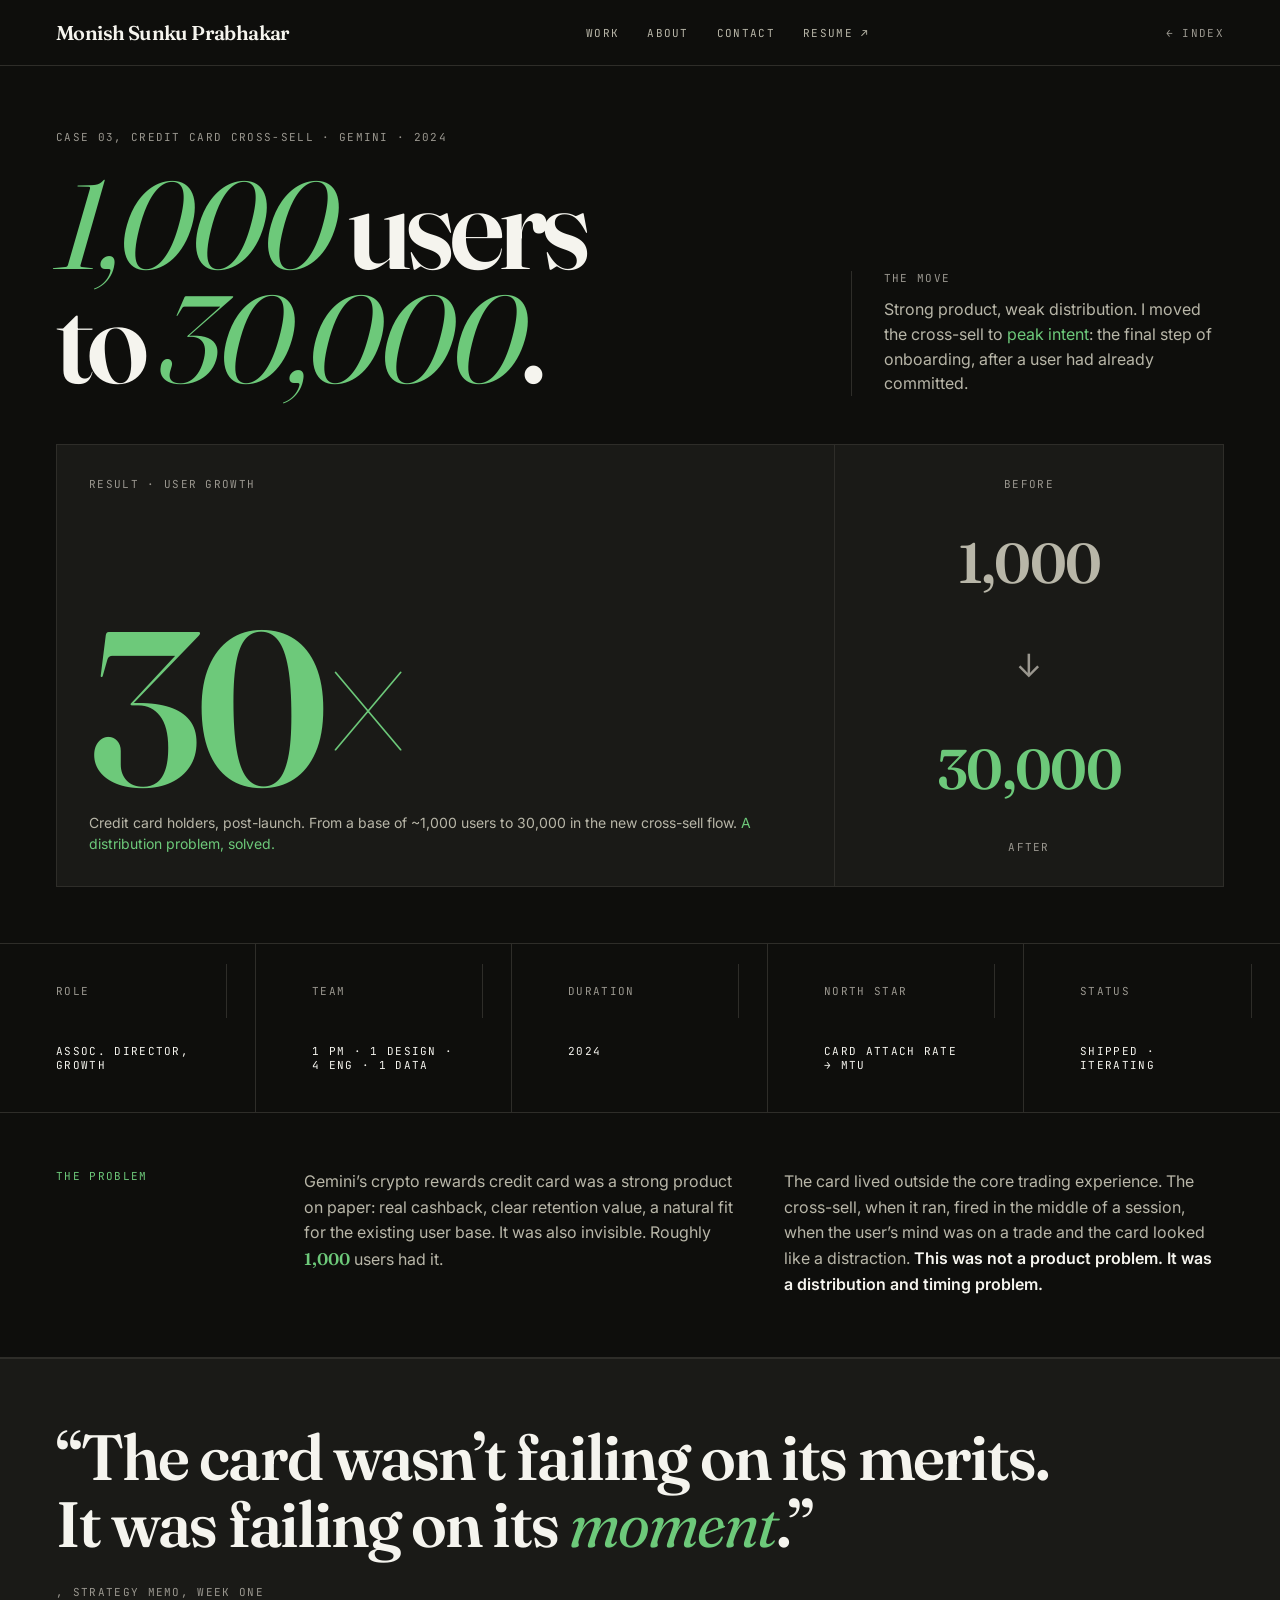
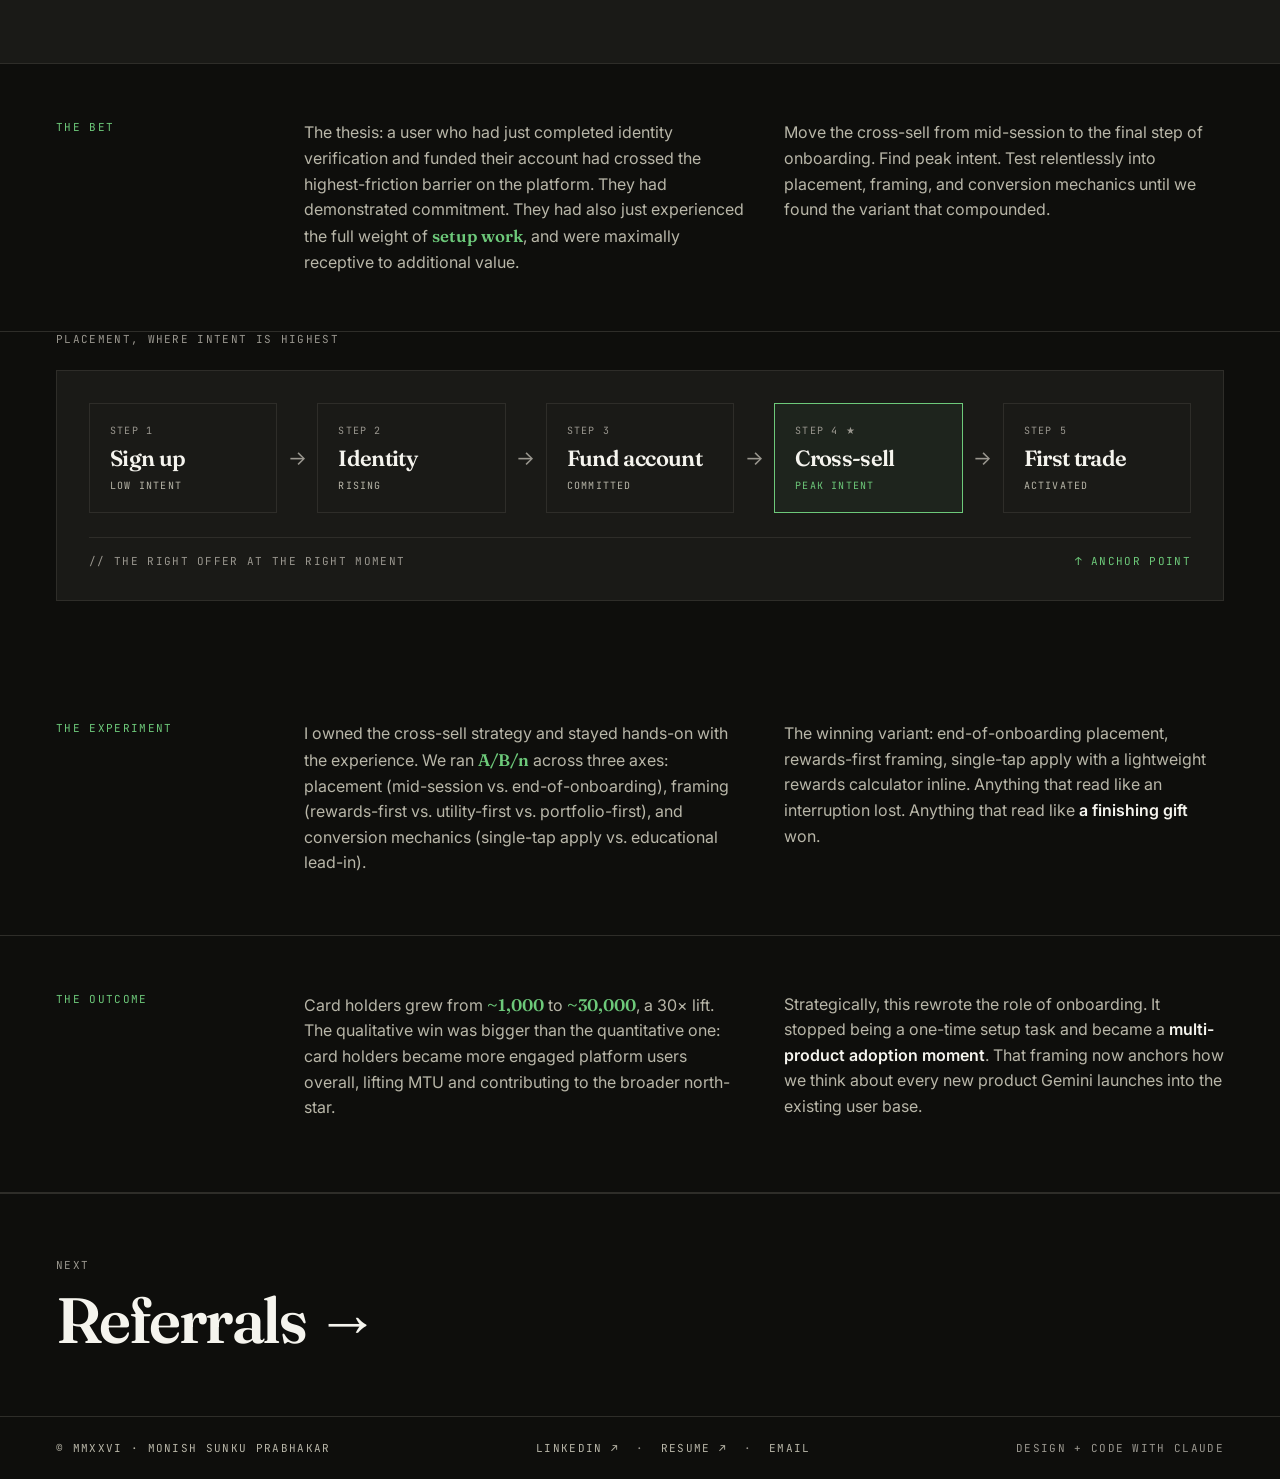
==== public/credit-card.html @ 3fa97ee9 "Initial commit: portfolio site + chat worker + knowledge base" ====
<!doctype html>
<html lang="en">
<head>
<meta charset="utf-8" />
<title>Credit Card Cross-Sell, Monish SP</title>
<meta name="viewport" content="width=device-width, initial-scale=1" />

<meta name="description" content="30× user growth on Gemini's credit card by moving the cross-sell to peak intent in onboarding. A distribution problem solved." />
<link rel="canonical" href="https://monishsunkuprabhakar.com/credit-card.html" />
<link rel="icon" type="image/svg+xml" href="/favicon.svg" />

<meta property="og:type" content="article" />
<meta property="og:title" content="Credit Card Cross-Sell — Monish Sunku Prabhakar" />
<meta property="og:description" content="Strong product, weak distribution. Moved the cross-sell to peak intent. 1,000 to 30,000 card holders." />
<meta property="og:url" content="https://monishsunkuprabhakar.com/credit-card.html" />
<meta property="og:image" content="https://monishsunkuprabhakar.com/og-image.png" />
<meta property="og:image:width" content="1200" />
<meta property="og:image:height" content="630" />

<meta name="twitter:card" content="summary_large_image" />
<meta name="twitter:title" content="Credit Card Cross-Sell — Monish Sunku Prabhakar" />
<meta name="twitter:image" content="https://monishsunkuprabhakar.com/og-image.png" />

<link rel="preconnect" href="https://fonts.googleapis.com" />
<link rel="preconnect" href="https://fonts.gstatic.com" crossorigin />
<link href="https://fonts.googleapis.com/css2?family=Fraunces:ital,opsz,wght@0,9..144,300..700;1,9..144,300..700&family=Inter:wght@300;400;500;600;700;800&family=JetBrains+Mono:wght@400;500&display=swap" rel="stylesheet" />
<link rel="stylesheet" href="styles.css" />
<style>
  .case-hero { padding: 64px 56px 48px; }
  .case-hero .grid { display: grid; grid-template-columns: 2fr 1fr; gap: 48px; align-items: end; }
  .case-hero h1 { font-family: "Fraunces", serif; font-weight: 600; font-size: clamp(56px, 10vw, 124px); line-height: 0.92; letter-spacing: -0.04em; margin: 24px 0 0; }
  .case-hero h1 .em { color: var(--accent); font-style: italic; font-weight: 400; }
  .case-hero .move { border-left: 1px solid var(--rule); padding-left: 32px; }
  .case-hero .move p { font-size: 16px; line-height: 1.55; color: var(--ink-soft); margin: 12px 0 0; }
  .case-hero .move p .em { color: var(--accent); }

  /* Bento */
  .bento {
    margin: 0 56px;
    display: grid;
    grid-template-columns: repeat(6, 1fr);
    grid-auto-rows: 220px;
    gap: 1px;
    background: var(--rule);
    border: 1px solid var(--rule);
  }
  .bento .tile {
    background: var(--bg2);
    padding: 32px;
    display: flex;
    flex-direction: column;
    justify-content: space-between;
  }
  .tile .lab { font-family: "JetBrains Mono", monospace; font-size: 11px; text-transform: uppercase; letter-spacing: 0.12em; color: var(--muted); }
  .tile .big { font-family: "Fraunces", serif; font-weight: 600; letter-spacing: -0.03em; line-height: 0.85; }
  .tile p { font-size: 14px; color: var(--ink-soft); margin: 0; line-height: 1.5; }
  .tile p .em { color: var(--accent); }

  .tile-hero { grid-column: span 4; grid-row: span 2; padding: 40px; }
  .tile-hero .big { font-size: 220px; color: var(--accent); }
  .tile-arrow { grid-column: span 2; grid-row: span 2; padding: 32px; align-items: center; justify-content: center; gap: 24px; }
  .tile-arrow .from { font-family: "JetBrains Mono", monospace; font-size: 11px; text-transform: uppercase; letter-spacing: 0.12em; color: var(--muted); }
  .tile-arrow .num { font-family: "Fraunces", serif; font-weight: 600; font-size: 56px; letter-spacing: -0.03em; line-height: 1; }
  .tile-arrow .num.before { color: var(--ink-soft); }
  .tile-arrow .num.after { color: var(--accent); }
  .tile-arrow .arr { font-size: 32px; color: var(--muted); margin: 12px 0; }

  /* Meta strip */
  .meta {
    display: grid;
    grid-template-columns: repeat(5, 1fr);
    border-top: 1px solid var(--rule);
    border-bottom: 1px solid var(--rule);
    margin-top: 56px;
  }
  .meta div { padding: 20px 28px; border-right: 1px solid var(--rule); }
  .meta div:last-child { border-right: none; }
  .meta .k { font-family: "JetBrains Mono", monospace; font-size: 11px; text-transform: uppercase; letter-spacing: 0.12em; color: var(--muted); }
  .meta .v { font-family: "JetBrains Mono", monospace; font-size: 11px; text-transform: uppercase; letter-spacing: 0.12em; color: var(--ink); margin-top: 6px; }

  /* Narrative */
  .narrative {
    padding: 56px;
    display: grid;
    grid-template-columns: 200px 1fr;
    gap: 48px;
    border-bottom: 1px solid var(--rule);
  }
  .narrative .h { font-family: "JetBrains Mono", monospace; font-size: 11px; text-transform: uppercase; letter-spacing: 0.12em; color: var(--accent); }
  .narrative .body { columns: 2; column-gap: 40px; }
  .narrative p { font-size: 16px; line-height: 1.6; color: var(--ink-soft); margin: 0 0 16px; break-inside: avoid; }
  .narrative p .em { color: var(--accent); font-family: "Fraunces", serif; font-weight: 600; font-size: 1.05em; }
  .narrative p strong { color: var(--ink); font-weight: 600; }

  /* Pull quote */
  .pull {
    padding: 64px 56px;
    border-top: 1px solid var(--rule);
    border-bottom: 1px solid var(--rule);
    background: var(--bg2);
  }
  .pull .q { font-family: "Fraunces", serif; font-weight: 600; font-size: clamp(36px, 5vw, 64px); line-height: 1.05; letter-spacing: -0.03em; color: var(--ink); max-width: 26ch; }
  .pull .q .em { color: var(--accent); font-style: italic; font-weight: 400; }
  .pull .src { font-family: "JetBrains Mono", monospace; font-size: 11px; text-transform: uppercase; letter-spacing: 0.12em; color: var(--muted); margin-top: 28px; }

  /* Funnel diagram */
  .funnel-wrap { padding: 0 56px 64px; }
  .funnel-wrap .lab { font-family: "JetBrains Mono", monospace; font-size: 11px; text-transform: uppercase; letter-spacing: 0.12em; color: var(--muted); margin-bottom: 24px; }
  .funnel { background: var(--bg2); border: 1px solid var(--rule); padding: 32px; }
  .funnel-stages { display: grid; grid-template-columns: 1fr 40px 1fr 40px 1fr 40px 1fr 40px 1fr; align-items: stretch; gap: 0; }
  .stage { padding: 20px; border: 1px solid var(--rule); display: flex; flex-direction: column; gap: 8px; min-height: 110px; justify-content: space-between; }
  .stage.hot { border-color: var(--accent); background: rgba(109, 201, 122, 0.06); }
  .stage .name { font-family: "Fraunces", serif; font-weight: 600; font-size: 22px; line-height: 1; letter-spacing: -0.03em; color: var(--ink); }
  .stage .sub { font-family: "JetBrains Mono", monospace; font-size: 10px; text-transform: uppercase; letter-spacing: 0.12em; color: var(--muted); }
  .stage .intent { font-family: "JetBrains Mono", monospace; font-size: 10px; text-transform: uppercase; letter-spacing: 0.12em; color: var(--ink-soft); }
  .stage.hot .intent { color: var(--accent); }
  .arrow-step { font-size: 20px; color: var(--muted); display: flex; align-items: center; justify-content: center; }
  .funnel-foot { display: flex; justify-content: space-between; margin-top: 24px; padding-top: 16px; border-top: 1px solid var(--rule); font-family: "JetBrains Mono", monospace; font-size: 11px; text-transform: uppercase; letter-spacing: 0.12em; color: var(--muted); }
  .funnel-foot .anchor { color: var(--accent); }

  /* Footer next */
  .next-case { padding: 64px 56px; border-top: 1px solid var(--rule); }
  .next-case .lab { font-family: "JetBrains Mono", monospace; font-size: 11px; text-transform: uppercase; letter-spacing: 0.12em; color: var(--muted); }
  .next-case h3 { font-family: "Fraunces", serif; font-weight: 600; font-size: 64px; line-height: 1; letter-spacing: -0.04em; margin: 16px 0 0; color: var(--ink); }
  .next-case h3 a { transition: color 0.15s; }
  .next-case h3 a:hover { color: var(--accent); }

  @media (max-width: 480px) {
    .case-hero, .narrative, .pull, .next-case { padding: 24px 16px; }
    .case-hero h1 { font-size: clamp(40px, 13vw, 64px); }
    .case-hero .move p { font-size: 14px; }
    .bento { margin: 0 16px; }
    .tile-hero { padding: 22px; }
    .tile-hero .big { font-size: 84px; }
    .tile-arrow { padding: 20px; }
    .meta div { padding: 14px 16px; }
    .meta .k, .meta .v { font-size: 10px; }
    .narrative p { font-size: 14.5px; line-height: 1.6; }
    .pull { padding: 36px 16px; }
    .next-case h3 { font-size: 32px; }
  }

  @media (max-width: 900px) {
    .case-hero, .narrative, .pull, .next-case { padding: 32px 20px; }
    .case-hero .grid { grid-template-columns: 1fr; gap: 24px; }
    .bento { margin: 0 20px; grid-auto-rows: auto; grid-template-columns: 1fr; }
    .tile-hero, .tile-arrow { grid-column: span 1; grid-row: auto; }
    .tile-hero .big { font-size: 120px; }
    .meta { grid-template-columns: 1fr 1fr; }
    .meta div { border-bottom: 1px solid var(--rule); }
    .narrative { grid-template-columns: 1fr; gap: 16px; }
    .narrative .body { columns: 1; }
    .funnel-wrap { padding: 0 20px 40px; }
    .funnel-stages { grid-template-columns: 1fr; gap: 8px; }
    .arrow-step { transform: rotate(90deg); }
  }
</style>

<!-- Cloudflare Web Analytics: replace token below after enabling Web Analytics in CF dashboard -->
<script defer src='https://static.cloudflareinsights.com/beacon.min.js' data-cf-beacon='{"token": "60c9b48ace564a91b2f7d7e6f0793c27"}'></script>

</head>
<body>

<header class="site-header" data-screen-label="04 Credit Card">
  <a class="brand" href="index.html">Monish Sunku Prabhakar</a>
  <nav>
    <a href="index.html">Work</a>
    <a href="index.html#about">About</a>
    <a href="index.html#contact">Contact</a>
    <a href="https://drive.google.com/file/d/1t0di52gnOk1m6x9-okIkmnu_9UFEgyrw/view?usp=sharing" target="_blank" rel="noopener">Resume ↗</a>
  </nav>
  <div class="clock"><a href="index.html">← INDEX</a></div>
</header>

<main>
  <!-- HERO -->
  <section class="case-hero">
    <div class="mono">CASE 03, CREDIT CARD CROSS-SELL · GEMINI · 2024</div>
    <div class="grid">
      <h1><span class="em">1,000</span> users<br>to <span class="em">30,000</span>.</h1>
      <div class="move">
        <div class="mono">THE MOVE</div>
        <p>Strong product, weak distribution. I moved the cross-sell to <span class="em">peak intent</span>: the final step of onboarding, after a user had already committed.</p>
      </div>
    </div>
  </section>

  <!-- BENTO -->
  <section class="bento">
    <div class="tile tile-hero">
      <div class="lab">RESULT · USER GROWTH</div>
      <div>
        <div class="big">30×</div>
        <p style="margin-top:12px;">Credit card holders, post-launch. From a base of ~1,000 users to 30,000 in the new cross-sell flow. <span class="em">A distribution problem, solved.</span></p>
      </div>
    </div>
    <div class="tile tile-arrow">
      <div class="from">BEFORE</div>
      <div class="num before">1,000</div>
      <div class="arr">↓</div>
      <div class="num after">30,000</div>
      <div class="from">AFTER</div>
    </div>
  </section>

  <!-- META -->
  <section class="meta">
    <div><div class="k">ROLE</div><div class="v">ASSOC. DIRECTOR, GROWTH</div></div>
    <div><div class="k">TEAM</div><div class="v">1 PM · 1 DESIGN · 4 ENG · 1 DATA</div></div>
    <div><div class="k">DURATION</div><div class="v">2024</div></div>
    <div><div class="k">NORTH STAR</div><div class="v">CARD ATTACH RATE → MTU</div></div>
    <div><div class="k">STATUS</div><div class="v">SHIPPED · ITERATING</div></div>
  </section>

  <!-- THE PROBLEM -->
  <section class="narrative">
    <div class="h">THE PROBLEM</div>
    <div class="body">
      <p>Gemini’s crypto rewards credit card was a strong product on paper: real cashback, clear retention value, a natural fit for the existing user base. It was also invisible. Roughly <span class="em">1,000</span> users had it.</p>
      <p>The card lived outside the core trading experience. The cross-sell, when it ran, fired in the middle of a session, when the user’s mind was on a trade and the card looked like a distraction. <strong>This was not a product problem. It was a distribution and timing problem.</strong></p>
    </div>
  </section>

  <!-- PULL -->
  <section class="pull">
    <div class="q">“The card wasn’t failing on its merits.<br>It was failing on its <span class="em">moment</span>.”</div>
    <div class="src">, STRATEGY MEMO, WEEK ONE</div>
  </section>

  <!-- THE BET -->
  <section class="narrative">
    <div class="h">THE BET</div>
    <div class="body">
      <p>The thesis: a user who had just completed identity verification and funded their account had crossed the highest-friction barrier on the platform. They had demonstrated commitment. They had also just experienced the full weight of <span class="em">setup work</span>, and were maximally receptive to additional value.</p>
      <p>Move the cross-sell from mid-session to the final step of onboarding. Find peak intent. Test relentlessly into placement, framing, and conversion mechanics until we found the variant that compounded.</p>
    </div>
  </section>

  <!-- FUNNEL -->
  <section class="funnel-wrap">
    <div class="lab">PLACEMENT, WHERE INTENT IS HIGHEST</div>
    <div class="funnel">
      <div class="funnel-stages">
        <div class="stage">
          <div class="sub">Step 1</div>
          <div class="name">Sign up</div>
          <div class="intent">low intent</div>
        </div>
        <div class="arrow-step">→</div>
        <div class="stage">
          <div class="sub">Step 2</div>
          <div class="name">Identity</div>
          <div class="intent">rising</div>
        </div>
        <div class="arrow-step">→</div>
        <div class="stage">
          <div class="sub">Step 3</div>
          <div class="name">Fund account</div>
          <div class="intent">committed</div>
        </div>
        <div class="arrow-step">→</div>
        <div class="stage hot">
          <div class="sub">Step 4 ★</div>
          <div class="name">Cross-sell</div>
          <div class="intent">peak intent</div>
        </div>
        <div class="arrow-step">→</div>
        <div class="stage">
          <div class="sub">Step 5</div>
          <div class="name">First trade</div>
          <div class="intent">activated</div>
        </div>
      </div>
      <div class="funnel-foot">
        <span>// the right offer at the right moment</span>
        <span class="anchor">↑ ANCHOR POINT</span>
      </div>
    </div>
  </section>

  <!-- THE EXPERIMENT -->
  <section class="narrative">
    <div class="h">THE EXPERIMENT</div>
    <div class="body">
      <p>I owned the cross-sell strategy and stayed hands-on with the experience. We ran <span class="em">A/B/n</span> across three axes: placement (mid-session vs. end-of-onboarding), framing (rewards-first vs. utility-first vs. portfolio-first), and conversion mechanics (single-tap apply vs. educational lead-in).</p>
      <p>The winning variant: end-of-onboarding placement, rewards-first framing, single-tap apply with a lightweight rewards calculator inline. Anything that read like an interruption lost. Anything that read like <strong>a finishing gift</strong> won.</p>
    </div>
  </section>

  <!-- THE OUTCOME -->
  <section class="narrative">
    <div class="h">THE OUTCOME</div>
    <div class="body">
      <p>Card holders grew from <span class="em">~1,000</span> to <span class="em">~30,000</span>, a 30× lift. The qualitative win was bigger than the quantitative one: card holders became more engaged platform users overall, lifting MTU and contributing to the broader north-star.</p>
      <p>Strategically, this rewrote the role of onboarding. It stopped being a one-time setup task and became a <strong>multi-product adoption moment</strong>. That framing now anchors how we think about every new product Gemini launches into the existing user base.</p>
    </div>
  </section>

  <!-- NEXT -->
  <section class="next-case">
    <div class="lab">NEXT</div>
    <h3><a href="referrals.html">Referrals →</a></h3>
  </section>
</main>

<footer class="site-foot">
  <a href="index.html">© MMXXVI · Monish Sunku Prabhakar</a>
  <span>
    <a href="https://www.linkedin.com/in/monishsp/" target="_blank" rel="noopener">LinkedIn ↗</a>
    &nbsp;·&nbsp;
    <a href="https://drive.google.com/file/d/1t0di52gnOk1m6x9-okIkmnu_9UFEgyrw/view?usp=sharing" target="_blank" rel="noopener">Resume ↗</a>
    &nbsp;·&nbsp;
    <a href="mailto:monishsp@gmail.com">Email</a>
  </span>
  <span>Design + Code with Claude</span>
</footer>

<!-- Portfolio chat widget (AI assistant) -->
<script defer src="/chat-widget.js"></script>

<!-- HubSpot visitor tracking -->
<script type="text/javascript" id="hs-script-loader" async defer src="//js-na2.hs-scripts.com/246158735.js"></script>
</body>
</html>
---- public/styles.css ----
/* Data Monument, shared theme */
:root {
  --bg: #0e0e0c;
  --bg2: #1a1a17;
  --surface: #222220;
  --ink: #f5f4ee;
  --ink-soft: #b8b6a8;
  --muted: #9a978f;
  --rule: #2e2d29;
  --accent: #6dc97a;        /* bullish green */
  --accent-deep: #4ea05c;
  --green: #6dc97a;
  --red: #d96a4a;
}

* { box-sizing: border-box; }
html, body { margin: 0; padding: 0; }
body {
  background: var(--bg);
  color: var(--ink);
  font-family: "Inter", system-ui, sans-serif;
  font-weight: 400;
  -webkit-font-smoothing: antialiased;
  text-rendering: optimizeLegibility;
}
::selection { background: var(--accent); color: var(--bg); }
a { color: inherit; text-decoration: none; }

.display {
  font-family: "Fraunces", "Times New Roman", serif;
  font-weight: 600;
  letter-spacing: -0.03em;
}
.serif-italic {
  font-family: "Fraunces", serif;
  font-weight: 400;
  font-style: italic;
  color: var(--accent);
}
.mono {
  font-family: "JetBrains Mono", ui-monospace, monospace;
  font-size: 11px;
  text-transform: uppercase;
  letter-spacing: 0.12em;
  color: var(--muted);
}

/* Header */
.site-header {
  border-bottom: 1px solid var(--rule);
  padding: 20px 56px;
  display: flex;
  justify-content: space-between;
  align-items: center;
  position: sticky;
  top: 0;
  background: var(--bg);
  z-index: 10;
}
.site-header .brand {
  font-family: "Fraunces", serif;
  font-weight: 600;
  font-size: 20px;
  letter-spacing: -0.03em;
}
.site-header .brand .dot { color: var(--accent); }
.site-header nav { display: flex; gap: 28px; font-family: "JetBrains Mono", monospace; font-size: 11px; text-transform: uppercase; letter-spacing: 0.12em; color: var(--ink-soft); }
.site-header nav a { transition: color 0.15s; }
.site-header nav a.active { color: var(--accent); }
.site-header nav a:hover { color: var(--ink); }
.site-header .clock { font-family: "JetBrains Mono", monospace; font-size: 11px; text-transform: uppercase; letter-spacing: 0.12em; color: var(--muted); }

/* Footer */
.site-foot {
  padding: 24px 56px;
  display: flex;
  justify-content: space-between;
  align-items: center;
  font-family: "JetBrains Mono", monospace;
  font-size: 11px;
  text-transform: uppercase;
  letter-spacing: 0.12em;
  color: var(--muted);
  border-top: 1px solid var(--rule);
}
.site-foot a { color: var(--ink-soft); transition: color 0.15s; }
.site-foot a:hover { color: var(--accent); }

@media (max-width: 900px) {
  .site-header { padding: 16px 20px; flex-wrap: wrap; gap: 12px; }
  .site-header .brand { font-size: 17px; }
  .site-header nav { gap: 18px; font-size: 10px; flex-wrap: wrap; }
  .site-header nav a { padding: 4px 0; }
  .site-header .clock { display: none; }
  .site-foot { padding: 20px; flex-direction: column; gap: 14px; align-items: flex-start; font-size: 10px; }
  .site-foot a { padding: 6px 0; display: inline-block; }
}

@media (max-width: 480px) {
  .site-header { padding: 14px 16px; gap: 10px; }
  .site-header .brand { font-size: 15px; letter-spacing: -0.02em; }
  .site-header nav { gap: 14px; font-size: 9px; letter-spacing: 0.1em; width: 100%; }
  .site-foot { padding: 18px 16px; font-size: 9px; letter-spacing: 0.1em; }
}
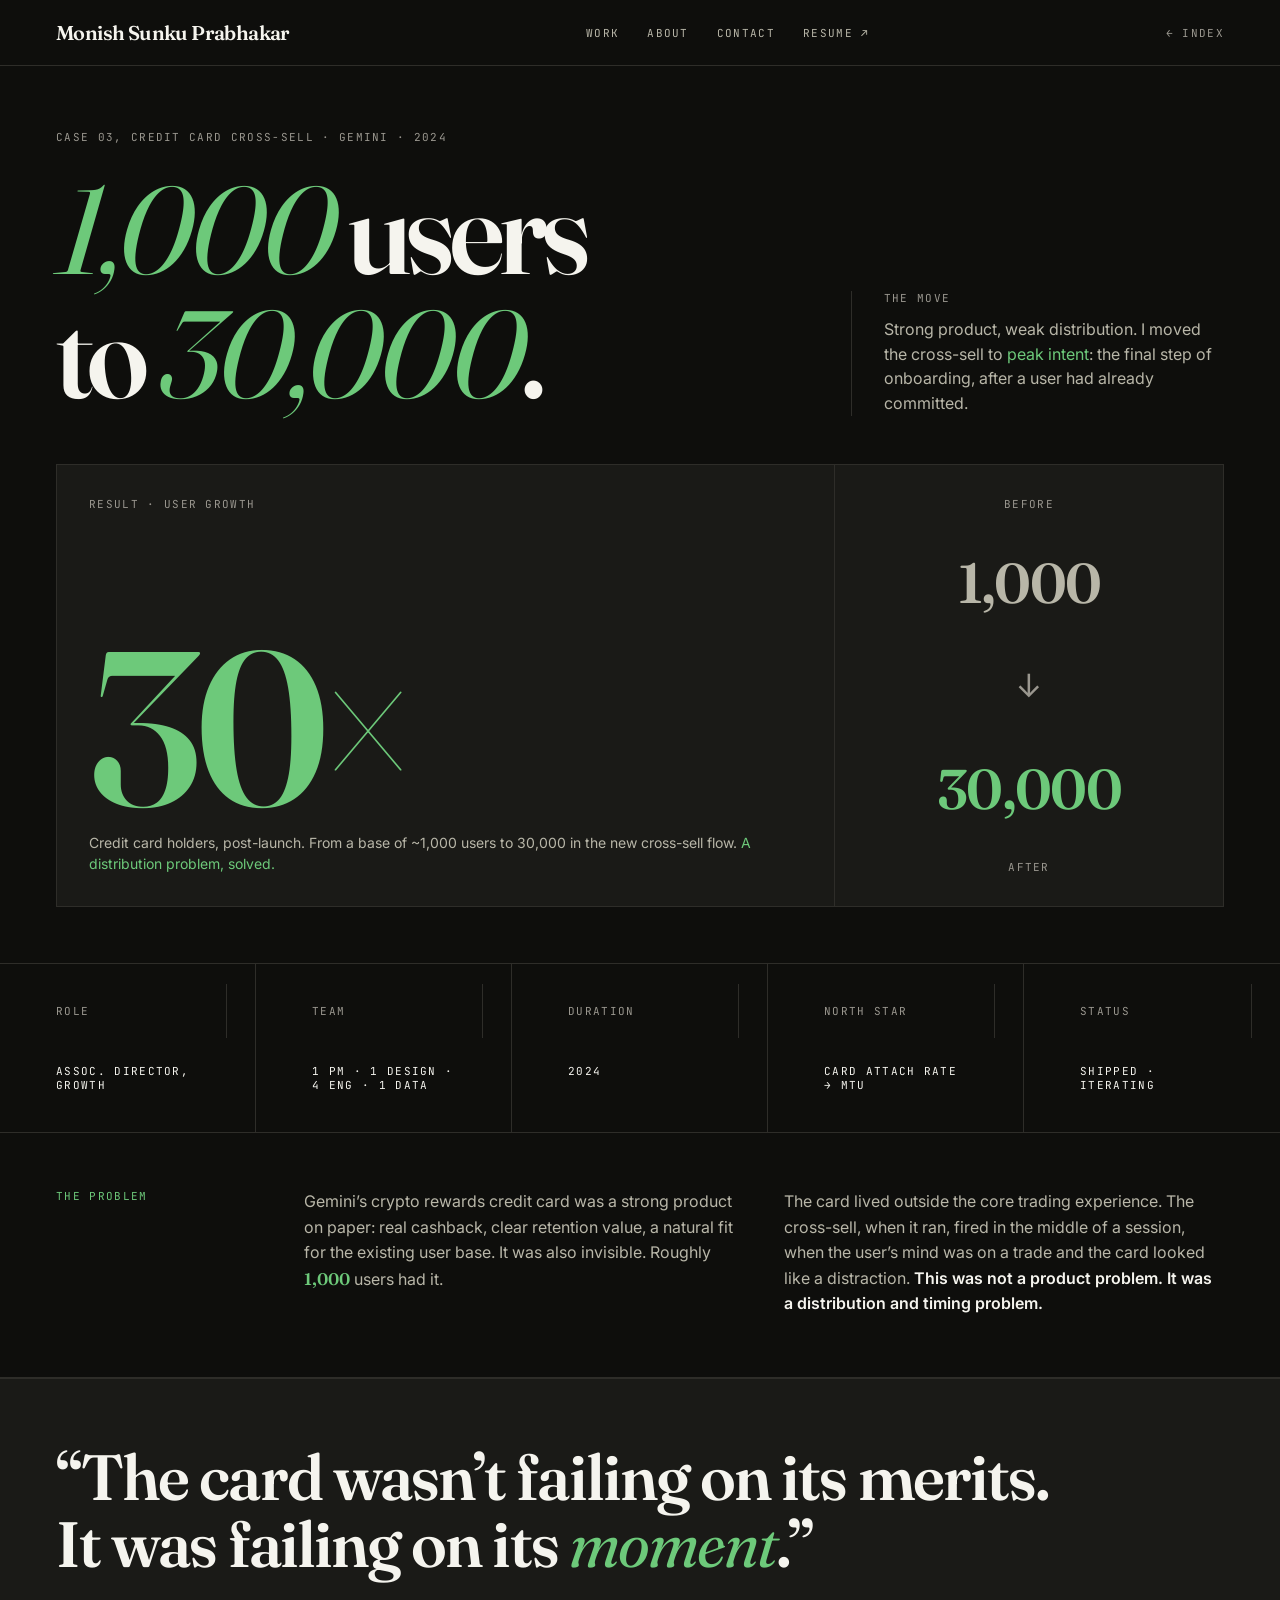
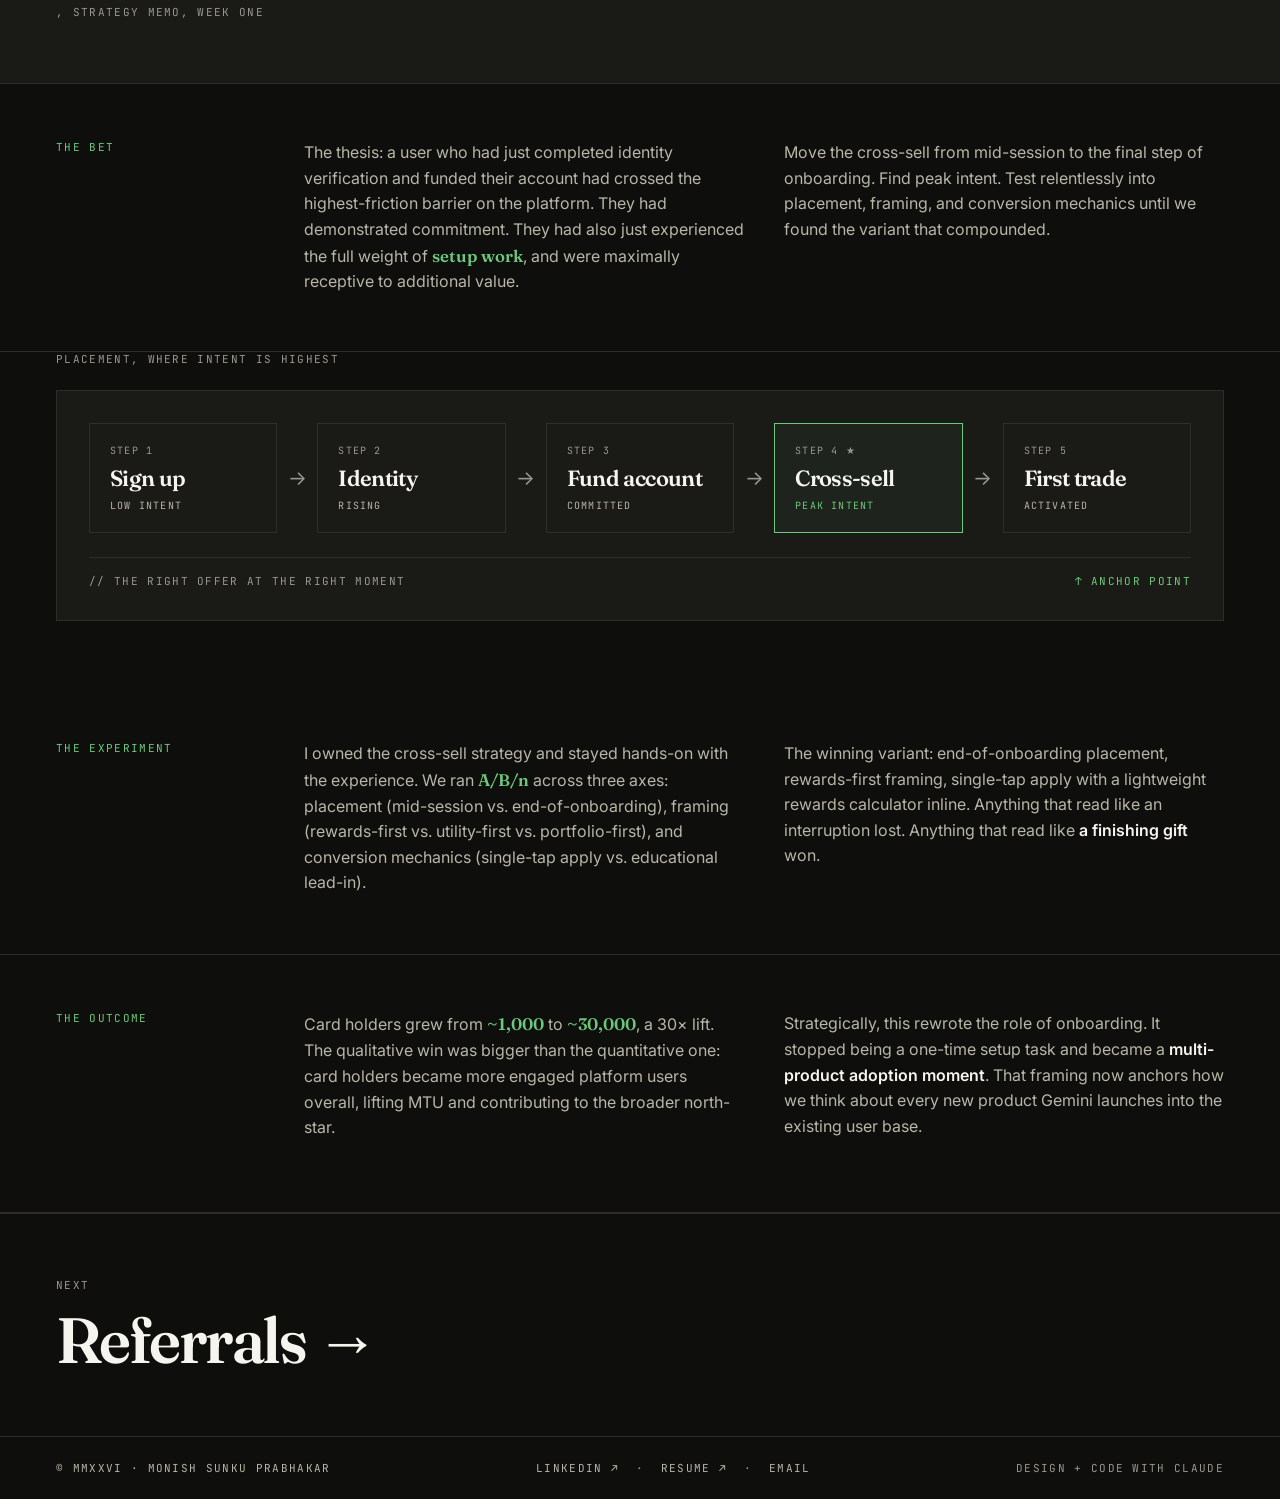
==== commit 89681376: "Fix hero line-height overlap (0.9→1.0); rename analytics binding to ANALYTICS_ENGINE/portfolio_chat" ====
--- a/public/credit-card.html
+++ b/public/credit-card.html
@@ -28,7 +28,7 @@
 <style>
   .case-hero { padding: 64px 56px 48px; }
   .case-hero .grid { display: grid; grid-template-columns: 2fr 1fr; gap: 48px; align-items: end; }
-  .case-hero h1 { font-family: "Fraunces", serif; font-weight: 600; font-size: clamp(56px, 10vw, 124px); line-height: 0.92; letter-spacing: -0.04em; margin: 24px 0 0; }
+  .case-hero h1 { font-family: "Fraunces", serif; font-weight: 600; font-size: clamp(56px, 10vw, 124px); line-height: 1.0; letter-spacing: -0.04em; margin: 24px 0 0; }
   .case-hero h1 .em { color: var(--accent); font-style: italic; font-weight: 400; }
   .case-hero .move { border-left: 1px solid var(--rule); padding-left: 32px; }
   .case-hero .move p { font-size: 16px; line-height: 1.55; color: var(--ink-soft); margin: 12px 0 0; }
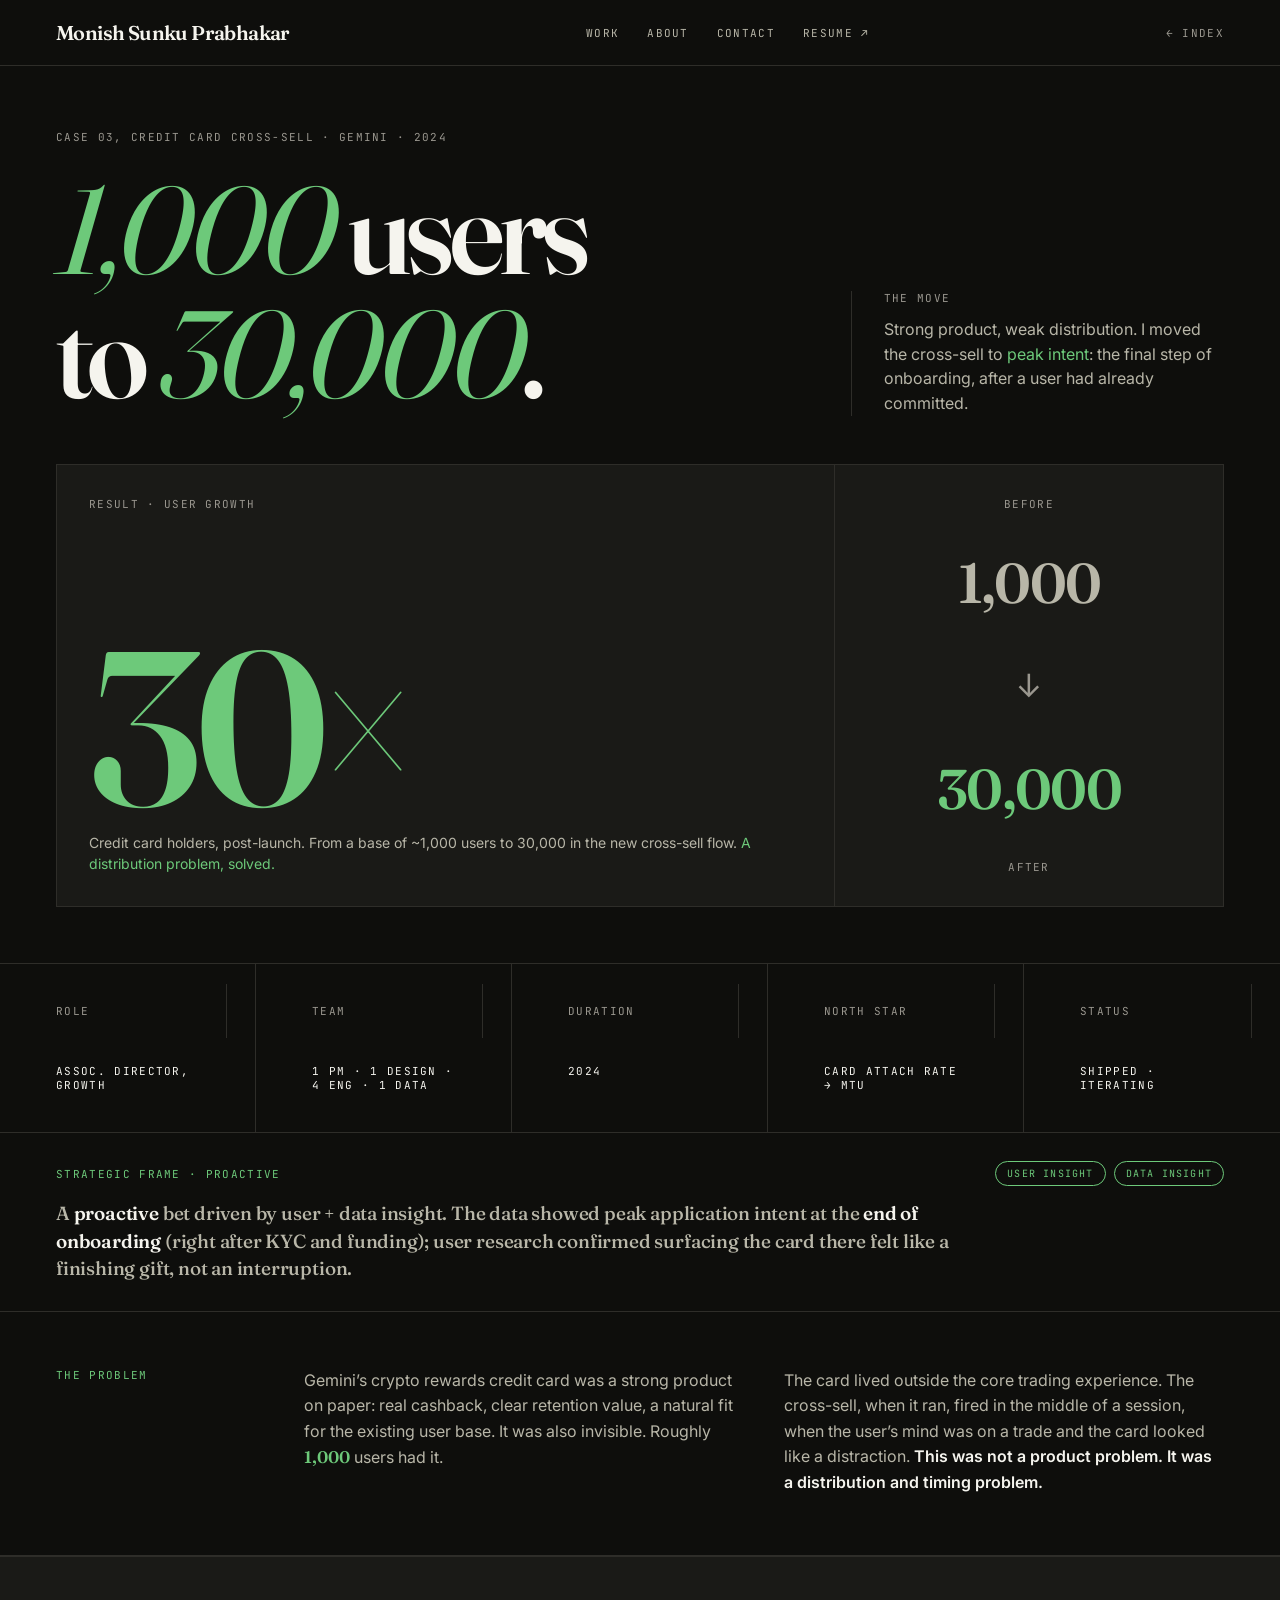
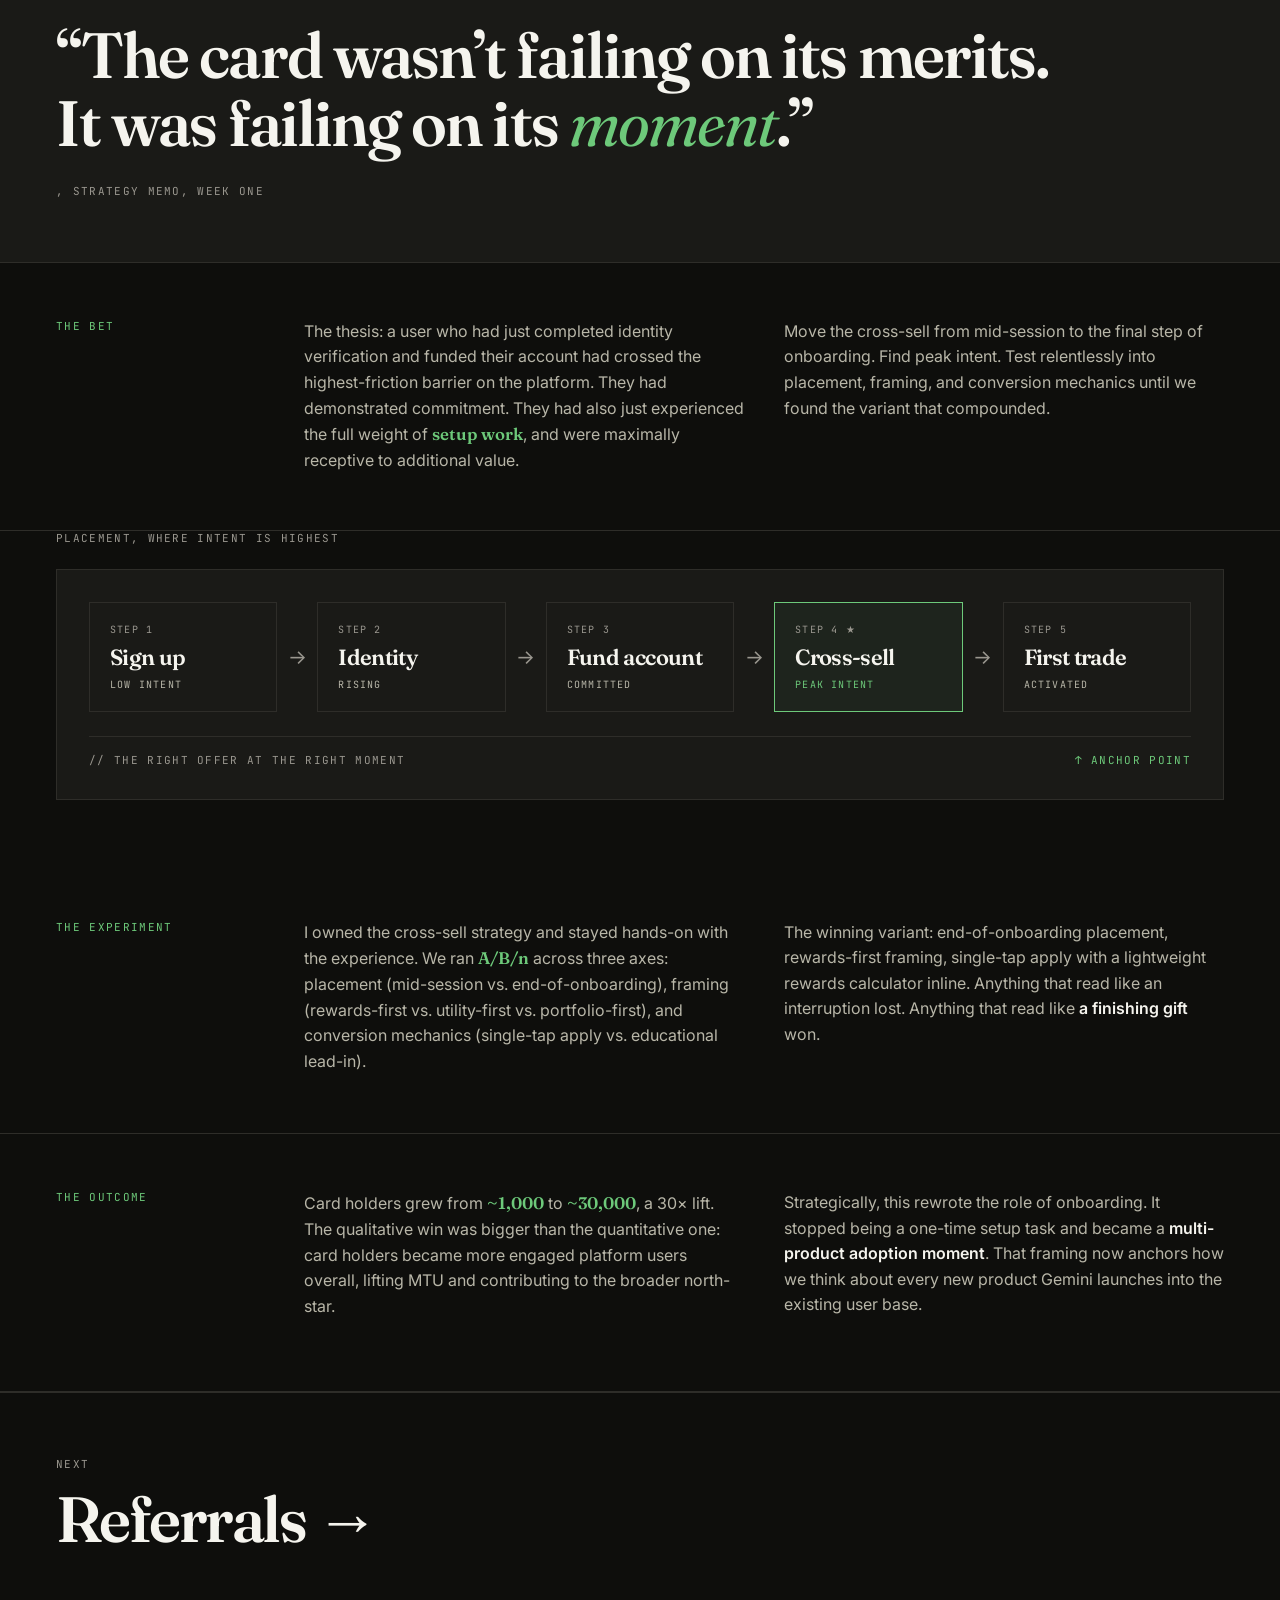
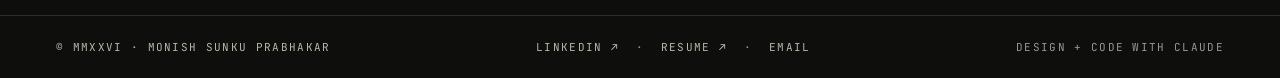
==== commit 8a463a13: "Add strategic frame to 4 case studies (HTML + KB + bot prompt)" ====
--- a/public/credit-card.html
+++ b/public/credit-card.html
@@ -64,6 +64,15 @@
   .tile-arrow .num.before { color: var(--ink-soft); }
   .tile-arrow .num.after { color: var(--accent); }
   .tile-arrow .arr { font-size: 32px; color: var(--muted); margin: 12px 0; }
+
+  /* Strategic frame callout */
+  .strategic-frame { padding: 28px 56px; border-bottom: 1px solid var(--rule); }
+  .strategic-frame .frame-head { display: flex; justify-content: space-between; align-items: center; gap: 16px; margin-bottom: 14px; flex-wrap: wrap; }
+  .strategic-frame .lab { font-family: "JetBrains Mono", monospace; font-size: 11px; text-transform: uppercase; letter-spacing: 0.12em; color: var(--accent); }
+  .strategic-frame .tags { display: flex; gap: 8px; flex-wrap: wrap; }
+  .strategic-frame .tag { font-family: "JetBrains Mono", monospace; font-size: 10px; text-transform: uppercase; letter-spacing: 0.12em; padding: 5px 11px; border-radius: 100px; border: 1px solid var(--accent); color: var(--accent); }
+  .strategic-frame p { font-family: "Fraunces", serif; font-weight: 500; font-size: 19px; line-height: 1.45; letter-spacing: -0.01em; color: var(--ink-soft); margin: 0; max-width: 72ch; }
+  .strategic-frame p strong { color: var(--ink); font-weight: 600; }
 
   /* Meta strip */
   .meta {
@@ -213,6 +222,15 @@
     <div><div class="k">STATUS</div><div class="v">SHIPPED · ITERATING</div></div>
   </section>
 
+  <!-- STRATEGIC FRAME -->
+  <section class="strategic-frame">
+    <div class="frame-head">
+      <span class="lab">STRATEGIC FRAME &middot; PROACTIVE</span>
+      <div class="tags"><span class="tag">USER INSIGHT</span><span class="tag">DATA INSIGHT</span></div>
+    </div>
+    <p>A <strong>proactive</strong> bet driven by user + data insight. The data showed peak application intent at the <strong>end of onboarding</strong> (right after KYC and funding); user research confirmed surfacing the card there felt like a finishing gift, not an interruption.</p>
+  </section>
+
   <!-- THE PROBLEM -->
   <section class="narrative">
     <div class="h">THE PROBLEM</div>
